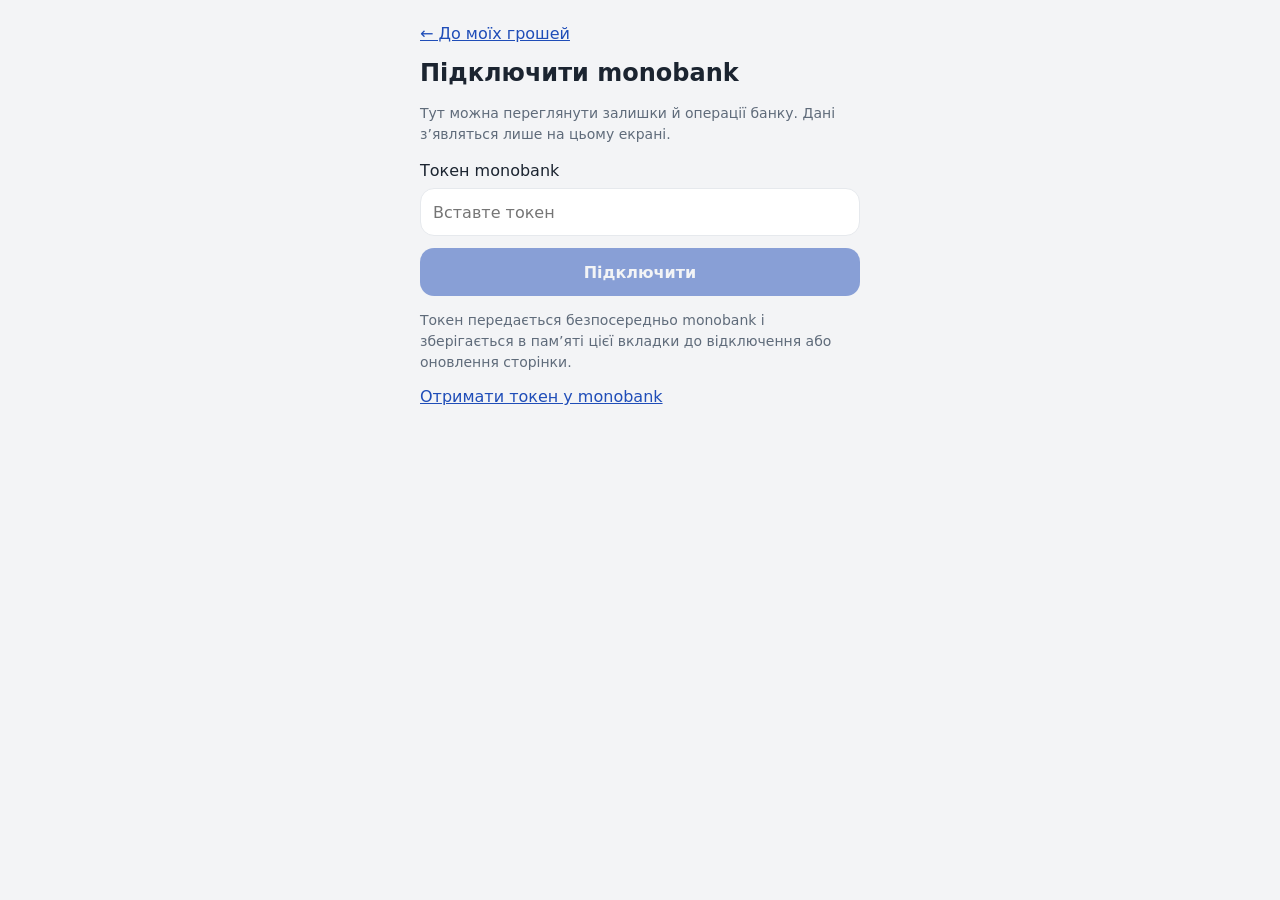
==== docs/design/monobank-connect.html @ 81308403 "Add personal monobank read-only connection preview" ====
<!doctype html>
<html lang="uk">
<head>
<meta charset="utf-8">
<meta name="viewport" content="width=device-width,initial-scale=1">
<meta name="referrer" content="no-referrer">
<meta http-equiv="Content-Security-Policy" content="default-src 'none'; script-src 'self'; style-src 'unsafe-inline'; connect-src https://api.monobank.ua; img-src 'none'; base-uri 'none'; form-action 'none'; frame-src 'none'">
<title>Підключити monobank · Мої гроші</title>
<style>
:root{color-scheme:light dark;--bg:#f3f4f6;--card:#fff;--ink:#1b2430;--muted:#5f6b7a;--line:#e6e9ed;--accent:#1f4db8;--bad:#b3402f}
@media(prefers-color-scheme:dark){:root{--bg:#0e1217;--card:#171d25;--ink:#e8edf2;--muted:#98a5b3;--line:#262f3a;--accent:#7fb2ff;--bad:#f08a7a}}
*{box-sizing:border-box}body{margin:0;background:var(--bg);color:var(--ink);font-family:system-ui,sans-serif}main{max-width:480px;margin:auto;padding:24px 20px 40px}h1{font-size:24px}h2{font-size:20px}p{line-height:1.5}a{color:var(--accent)}.note{font-size:14px;color:var(--muted)}.card{padding:16px;border-radius:18px;background:var(--card);margin:16px 0}label{display:block;margin:16px 0 8px}input,select,button{font:inherit;color:inherit;min-height:48px;border-radius:14px;width:100%;padding:12px;border:1px solid var(--line);background:var(--card)}button{cursor:pointer;margin-top:12px}button.primary{background:var(--accent);color:var(--bg);border:0;font-weight:600}button:disabled{opacity:.5;cursor:default}[hidden]{display:none!important}.row{display:flex;justify-content:space-between;align-items:start;gap:16px;padding:14px 0;border-bottom:1px solid var(--line)}.row span{min-width:0;overflow-wrap:anywhere}.row b{white-space:nowrap}.row small{display:block;color:var(--muted);margin-top:5px}.error{color:var(--bad)}#status{min-height:24px}.total{font-size:28px;font-weight:600}.summary{display:grid;grid-template-columns:1fr 1fr;gap:12px}.summary strong{display:block;margin-top:6px}input:focus-visible,select:focus-visible,button:focus-visible{outline:2px solid var(--accent);outline-offset:3px}
</style>
<script src="monobank-connect.js?v=20261118" defer></script>
</head>
<body><main>
<a href="prototype-v3.html">← До моїх грошей</a>
<h1>Підключити monobank</h1>
<p class="note">Тут можна переглянути залишки й операції банку. Дані з’являться лише на цьому екрані.</p>
<form id="connect-form" autocomplete="off">
<label for="token">Токен monobank</label>
<input id="token" type="password" autocomplete="off" autocapitalize="none" spellcheck="false" required placeholder="Вставте токен">
<button class="primary" id="connect" type="submit">Підключити</button>
<p class="note">Токен передається безпосередньо monobank і зберігається в пам’яті цієї вкладки до відключення або оновлення сторінки.</p>
<a href="https://api.monobank.ua/" target="_blank" rel="noopener noreferrer">Отримати токен у monobank</a>
</form>
<p id="status" role="status" aria-live="polite"></p>
<section id="connected" hidden>
<button id="disconnect" type="button">Відключити й очистити екран</button>
<label for="account">Рахунок monobank</label><select id="account"></select>
<div class="card"><div class="note">Залишок за даними банку</div><div class="total" id="balance"></div><p class="note" id="credit"></p><p class="note" id="checked"></p></div>
<button id="statement" class="primary" type="button">Показати операції за 30 днів</button>
<p class="note">Банк обмежує частоту запитів. Наступну виписку можна запитати через хвилину.</p>
<div id="statement-summary" class="card" hidden><h2>За останні 30 днів</h2><div class="summary"><div>Надходження<strong id="income"></strong></div><div>Списання<strong id="outgoing"></strong></div></div><p class="note">Списання включають перекази й зняття готівки. Операції в обробці позначено окремо.</p><p class="note" id="period"></p></div>
<div id="operations" aria-live="polite"></div>
</section>
</main></body></html>
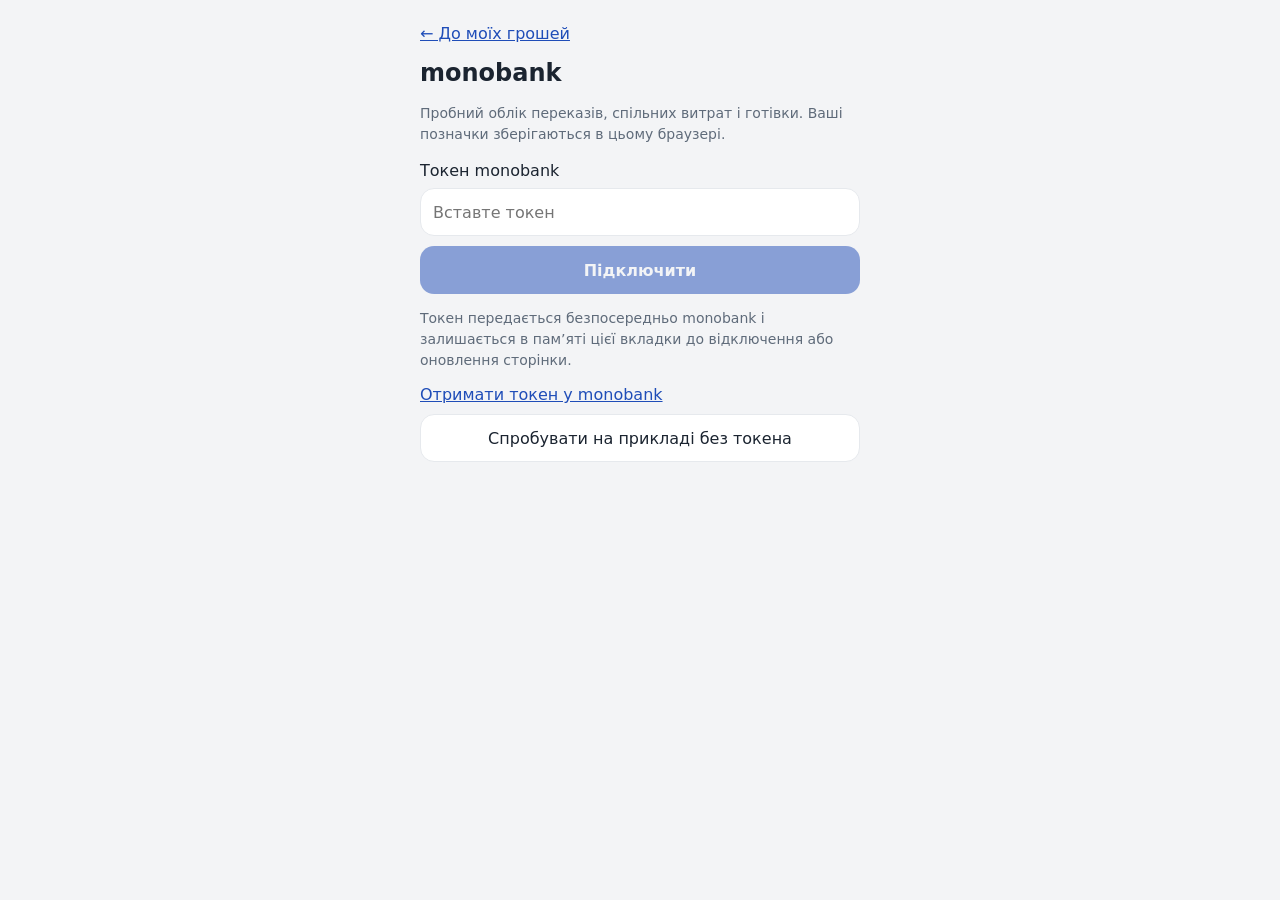
==== commit f4a37ab7: "Add bank transaction review, shared expenses and cash wallet trial" ====
--- a/docs/design/monobank-connect.html
+++ b/docs/design/monobank-connect.html
@@ -1,37 +1,48 @@
 <!doctype html>
 <html lang="uk">
 <head>
-<meta charset="utf-8">
-<meta name="viewport" content="width=device-width,initial-scale=1">
+<meta charset="utf-8"><meta name="viewport" content="width=device-width,initial-scale=1">
 <meta name="referrer" content="no-referrer">
 <meta http-equiv="Content-Security-Policy" content="default-src 'none'; script-src 'self'; style-src 'unsafe-inline'; connect-src https://api.monobank.ua; img-src 'none'; base-uri 'none'; form-action 'none'; frame-src 'none'">
-<title>Підключити monobank · Мої гроші</title>
+<title>monobank · Мої гроші</title>
 <style>
-:root{color-scheme:light dark;--bg:#f3f4f6;--card:#fff;--ink:#1b2430;--muted:#5f6b7a;--line:#e6e9ed;--accent:#1f4db8;--bad:#b3402f}
-@media(prefers-color-scheme:dark){:root{--bg:#0e1217;--card:#171d25;--ink:#e8edf2;--muted:#98a5b3;--line:#262f3a;--accent:#7fb2ff;--bad:#f08a7a}}
-*{box-sizing:border-box}body{margin:0;background:var(--bg);color:var(--ink);font-family:system-ui,sans-serif}main{max-width:480px;margin:auto;padding:24px 20px 40px}h1{font-size:24px}h2{font-size:20px}p{line-height:1.5}a{color:var(--accent)}.note{font-size:14px;color:var(--muted)}.card{padding:16px;border-radius:18px;background:var(--card);margin:16px 0}label{display:block;margin:16px 0 8px}input,select,button{font:inherit;color:inherit;min-height:48px;border-radius:14px;width:100%;padding:12px;border:1px solid var(--line);background:var(--card)}button{cursor:pointer;margin-top:12px}button.primary{background:var(--accent);color:var(--bg);border:0;font-weight:600}button:disabled{opacity:.5;cursor:default}[hidden]{display:none!important}.row{display:flex;justify-content:space-between;align-items:start;gap:16px;padding:14px 0;border-bottom:1px solid var(--line)}.row span{min-width:0;overflow-wrap:anywhere}.row b{white-space:nowrap}.row small{display:block;color:var(--muted);margin-top:5px}.error{color:var(--bad)}#status{min-height:24px}.total{font-size:28px;font-weight:600}.summary{display:grid;grid-template-columns:1fr 1fr;gap:12px}.summary strong{display:block;margin-top:6px}input:focus-visible,select:focus-visible,button:focus-visible{outline:2px solid var(--accent);outline-offset:3px}
+:root{color-scheme:light dark;--bg:#f3f4f6;--card:#fff;--ink:#1b2430;--muted:#5f6b7a;--line:#e6e9ed;--accent:#1f4db8;--bad:#b3402f;--soft:#e6edfb}
+@media(prefers-color-scheme:dark){:root{--bg:#0e1217;--card:#171d25;--ink:#e8edf2;--muted:#98a5b3;--line:#262f3a;--accent:#7fb2ff;--bad:#f08a7a;--soft:#222c38}}
+*{box-sizing:border-box}body{margin:0;background:var(--bg);color:var(--ink);font-family:system-ui,sans-serif}main{max-width:480px;margin:auto;padding:24px 20px 40px}h1{font-size:24px}h2{font-size:20px}h3{font-size:16px;margin:0}p{line-height:1.5}a{color:var(--accent)}.note,small{font-size:14px;color:var(--muted)}.card{padding:16px;border-radius:18px;background:var(--card);margin:16px 0}label{display:block;margin:16px 0 8px}input,select,button{font:inherit;color:inherit;min-height:48px;border-radius:14px;width:100%;padding:12px;border:1px solid var(--line);background:var(--card)}button{cursor:pointer;margin-top:10px}button.primary{background:var(--accent);color:var(--bg);border:0;font-weight:600}button:disabled{opacity:.5;cursor:default}[hidden]{display:none!important}.row{display:flex;justify-content:space-between;align-items:start;gap:14px;padding:12px 0}.row span{min-width:0;overflow-wrap:anywhere}.row b{white-space:nowrap}.row small{display:block;margin-top:5px}.error{color:var(--bad)}#status{min-height:24px}.total{font-size:28px;font-weight:600}.summary{display:grid;grid-template-columns:1fr 1fr;gap:12px}.summary strong{display:block;margin-top:6px}input:focus-visible,select:focus-visible,button:focus-visible{outline:2px solid var(--accent);outline-offset:3px}.operation{border-top:1px solid var(--line);padding-bottom:14px}.operation:first-child{border-top:0}.operation button{min-height:40px;font-size:14px}.tag{display:inline-block;font-size:13px;padding:5px 8px;background:var(--soft);border-radius:8px}.check{display:flex;gap:10px;align-items:center}.check input{width:20px;min-height:20px;flex:none}.tools{display:flex;gap:8px}.tools>*{flex:1}.wallet-row{display:flex;justify-content:space-between;gap:12px;padding:8px 0}.wallet-row b{white-space:nowrap}dialog{width:min(calc(100% - 24px),456px);max-height:90dvh;overflow-y:auto;border:1px solid var(--line);border-radius:24px;padding:20px;background:var(--card);color:var(--ink)}dialog::backdrop{background:#0009}dialog h2{margin:0 0 12px}.close{float:right;width:44px;margin-top:-8px;border:0;background:transparent;font-size:24px}.suggestion{font-size:14px;color:var(--accent);margin:4px 0}.ledger-item{padding:12px 0;border-top:1px solid var(--line)}.ledger-item button{min-height:36px;font-size:13px}details>summary{padding:12px 0;cursor:pointer}
 </style>
-<script src="monobank-connect.js?v=20261118" defer></script>
+<script src="monobank-review-core.js?v=20261118-review" defer></script>
+<script src="monobank-connect.js?v=20261118-review" defer></script>
 </head>
 <body><main>
 <a href="prototype-v3.html">← До моїх грошей</a>
-<h1>Підключити monobank</h1>
-<p class="note">Тут можна переглянути залишки й операції банку. Дані з’являться лише на цьому екрані.</p>
+<h1>monobank</h1>
+<p class="note">Пробний облік переказів, спільних витрат і готівки. Ваші позначки зберігаються в цьому браузері.</p>
 <form id="connect-form" autocomplete="off">
 <label for="token">Токен monobank</label>
 <input id="token" type="password" autocomplete="off" autocapitalize="none" spellcheck="false" required placeholder="Вставте токен">
 <button class="primary" id="connect" type="submit">Підключити</button>
-<p class="note">Токен передається безпосередньо monobank і зберігається в пам’яті цієї вкладки до відключення або оновлення сторінки.</p>
+<p class="note">Токен передається безпосередньо monobank і залишається в пам’яті цієї вкладки до відключення або оновлення сторінки.</p>
 <a href="https://api.monobank.ua/" target="_blank" rel="noopener noreferrer">Отримати токен у monobank</a>
 </form>
+<button id="demo" type="button">Спробувати на прикладі без токена</button>
 <p id="status" role="status" aria-live="polite"></p>
 <section id="connected" hidden>
 <button id="disconnect" type="button">Відключити й очистити екран</button>
 <label for="account">Рахунок monobank</label><select id="account"></select>
-<div class="card"><div class="note">Залишок за даними банку</div><div class="total" id="balance"></div><p class="note" id="credit"></p><p class="note" id="checked"></p></div>
+<div class="card"><div class="note">Залишок за даними банку</div><div class="total" id="balance"></div><p class="note" id="credit"></p><p class="note" id="checked"></p>
+<label class="check"><input id="shared-account" type="checkbox">Це спільний рахунок</label>
+<div id="share-field" hidden><label for="share">Моя частка спільних витрат</label><select id="share"><option value="5000">50%</option><option value="2500">25%</option><option value="7500">75%</option><option value="10000">100%</option></select><p class="note">Частку застосуємо до витрат, які ви позначите спільними. Особисті перекази залишаються особистими.</p></div>
+</div>
 <button id="statement" class="primary" type="button">Показати операції за 30 днів</button>
-<p class="note">Банк обмежує частоту запитів. Наступну виписку можна запитати через хвилину.</p>
-<div id="statement-summary" class="card" hidden><h2>За останні 30 днів</h2><div class="summary"><div>Надходження<strong id="income"></strong></div><div>Списання<strong id="outgoing"></strong></div></div><p class="note">Списання включають перекази й зняття готівки. Операції в обробці позначено окремо.</p><p class="note" id="period"></p></div>
+<p id="load-note" class="note">Для пошуку переказу завантажте виписки обох рахунків. Між запитами банк просить зачекати хвилину.</p>
+<div id="statement-summary" class="card" hidden><h2>Мої підтверджені операції</h2><div class="summary"><div>Дохід<strong id="income"></strong></div><div>Витрати<strong id="outgoing"></strong></div></div><p class="note" id="unreviewed"></p><p class="note" id="period"></p></div>
 <div id="operations" aria-live="polite"></div>
+<section class="card"><h2>Готівкові гаманці</h2><p class="note">Після підтвердження зняття гроші з’являться у вибраному гаманці. Тут можна записати обмін і витрати готівкою.</p><div id="wallets"></div>
+<div class="tools"><button id="add-wallet" type="button">Додати гаманець</button><button id="exchange" type="button">Обміняти готівку</button></div>
+<button id="cash-expense" type="button">Записати витрату готівкою</button>
+<details><summary>Історія готівки</summary><div id="cash-history"></div></details>
 </section>
+<p class="note">Банківські залишки показано повністю. Особиста частка всього залишку спільної картки потребує початкового розподілу власності. Тут рахуємо лише підтверджені операції.</p>
+</section>
+<dialog id="review-dialog" aria-labelledby="dialog-title"><button id="close-dialog" class="close" type="button" aria-label="Закрити">×</button><h2 id="dialog-title"></h2><form id="review-form"><div id="dialog-fields"></div><p id="dialog-error" class="error" role="alert"></p><button id="dialog-submit" class="primary" type="submit">Зберегти</button></form></dialog>
 </main></body></html>
